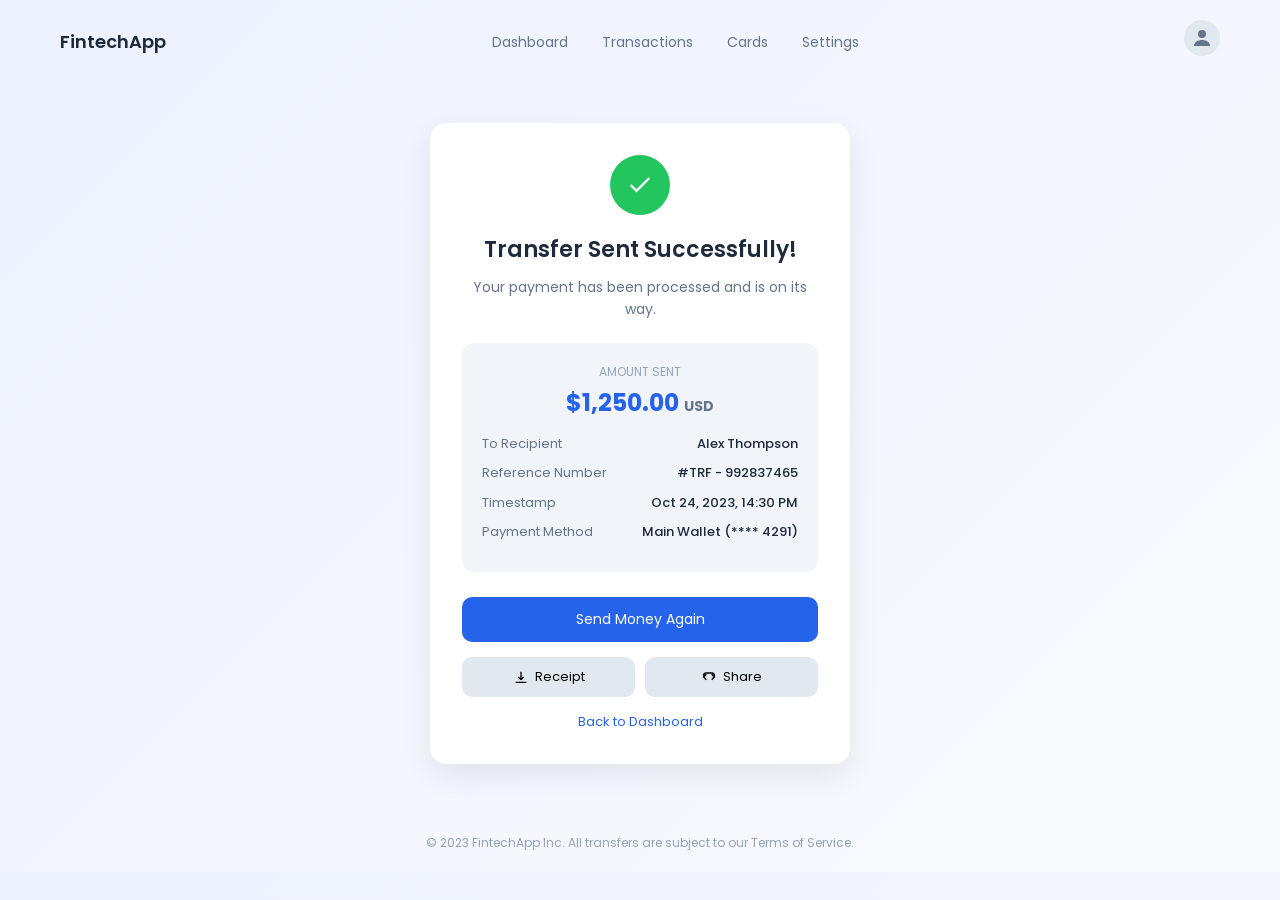
==== index.html @ 2aa011cf "Rename demo1.html to index.html" ====
<!DOCTYPE html>
<html lang="en">
<head>
  <meta charset="UTF-8" />
  <meta name="viewport" content="width=device-width, initial-scale=1.0"/>
  <title>Fintech UI</title>

  <link href="https://fonts.googleapis.com/css2?family=Poppins:wght@300;400;500;600;700&display=swap" rel="stylesheet">

  <link rel="stylesheet" href="demo1.css">
</head>
<body>


  <header class="navbar">
    <div class="logo"> FintechApp</div>

    <nav class="nav-links">
      <a>Dashboard</a>
      <a>Transactions</a>
      <a>Cards</a>
      <a>Settings</a>
    </nav>

    <div class="profile">
  <svg viewBox="0 0 24 24">
    <circle cx="12" cy="8" r="4" fill="#64748b"/>
    <path d="M4 20c0-4 4-6 8-6s8 2 8 6" fill="#64748b"/>
  </svg>
</div>
  </header>


  <main class="container">
    <div class="card">

     
      <div class="success-icon">
        <svg viewBox="0 0 24 24">
          <path d="M20 6L9 17l-5-5" stroke="white" stroke-width="2" fill="none"/>
        </svg>
      </div>

      <h1>Transfer Sent Successfully!</h1>
      <p class="subtitle">
        Your payment has been processed and is on its way.
      </p>

  
      <div class="amount-box">
        <p class="label">AMOUNT SENT</p>
        <h2>$1,250.00 <span>USD</span></h2>

        <div class="details">
          <div>
            <span>To Recipient</span>
            <strong>Alex Thompson</strong>
          </div>
          <div>
            <span>Reference Number</span>
            <strong>#TRF - 992837465</strong>
          </div>
          <div>
            <span>Timestamp</span>
            <strong>Oct 24, 2023, 14:30 PM</strong>
          </div>
          <div>
            <span>Payment Method</span>
            <strong>Main Wallet (**** 4291)</strong>
          </div>
        </div>
      </div>

   
      <button class="primary-btn">Send Money Again</button>

      <div class="secondary-buttons">
        <button>
          <svg viewBox="0 0 24 24">
            <path d="M12 16V4M12 16l-4-4M12 16l4-4M4 20h16" stroke="currentColor" stroke-width="2" fill="none"/>
          </svg>
          Receipt
        </button>

        <button>
          <svg viewBox="0 0 24 24">
            <path d="M4 12v-2a4 4 0 014-4h8a4 4 0 014 4v2M16 16l4-4-4-4M8 8l-4 4 4 4" stroke="currentColor" stroke-width="2" fill="none"/>
          </svg>
          Share
        </button>
      </div>

      <a href="#" class="back-link"> Back to Dashboard</a>

    </div>
  </main>

  <footer>
    © 2023 FintechApp Inc. All transfers are subject to our Terms of Service.
  </footer>

</body>
</html>
---- demo1.css ----
* {
  margin: 0;
  padding: 0;
  box-sizing: border-box;
  font-family: 'Poppins', sans-serif;
}

body {
  background: linear-gradient(135deg, #eef2ff, #f8fafc);
  color: #1e293b;
}

/* Navbar */
.navbar {
  display: flex;
  justify-content: space-between;
  align-items: center;
  padding: 20px 60px;
}

.logo {
  font-weight: 600;
  font-size: 18px;
}

.nav-links a {
  margin: 0 15px;
  text-decoration: none;
  color: #64748b;
  font-size: 14px;
  cursor: pointer;
  transition: 0.2s;
}

.nav-links a:hover {
  color: #2563eb;
}

.profile svg {
  width: 36px;
  height: 36px;
  border-radius: 50%;
  background: #e2e8f0;
  padding: 6px;
}

/* Container */
.container {
  display: flex;
  justify-content: center;
  align-items: center;
  padding: 40px 20px;
}

/* Card */
.card {
  background: #ffffff;
  width: 420px;
  border-radius: 16px;
  padding: 32px;
  text-align: center;
  box-shadow: 0 12px 30px rgba(0,0,0,0.08);
}

/* Success Icon */
.success-icon {
  width: 60px;
  height: 60px;
  background: #22c55e;
  border-radius: 50%;
  display: flex;
  align-items: center;
  justify-content: center;
  margin: 0 auto 20px;
}

.success-icon svg {
  width: 28px;
  height: 28px;
}

/* Typography */
h1 {
  font-size: 22px;
  font-weight: 600;
  margin-bottom: 10px;
  line-height: 1.4;
}

.subtitle {
  font-size: 14px;
  color: #64748b;
  margin-bottom: 22px;
  line-height: 1.6;
}

/* Amount Box */
.amount-box {
  background: #f1f5f9;
  padding: 20px;
  border-radius: 12px;
  margin-bottom: 25px;
}

.label {
  font-size: 12px;
  color: #94a3b8;
  margin-bottom: 6px;
}

.amount-box h2 {
  font-size: 24px;
  color: #2563eb;
  margin-bottom: 16px;
  line-height: 1.3;
}

.amount-box h2 span {
  font-size: 14px;
  color: #64748b;
}

/* Details */
.details {
  text-align: left;
}

.details div {
  display: flex;
  justify-content: space-between;
  margin: 10px 0;
  font-size: 13px;
  line-height: 1.5;
}

.details span {
  color: #64748b;
}

.details strong {
  color: #1e293b;
  font-weight: 500;
}

/* Buttons */
button {
  transition: all 0.25s ease;
}

.primary-btn {
  width: 100%;
  padding: 12px;
  background: #2563eb;
  color: white;
  border: none;
  border-radius: 10px;
  font-size: 14px;
  cursor: pointer;
  margin-bottom: 15px;
}

.primary-btn:hover {
  background: #1d4ed8;
  transform: translateY(-2px);
  box-shadow: 0 6px 15px rgba(37, 99, 235, 0.3);
}

.secondary-buttons {
  display: flex;
  gap: 10px;
}

.secondary-buttons button {
  flex: 1;
  padding: 10px;
  border: none;
  border-radius: 10px;
  background: #e2e8f0;
  cursor: pointer;
  font-size: 13px;
  display: flex;
  align-items: center;
  justify-content: center;
  gap: 6px;
}

.secondary-buttons button:hover {
  background: #cbd5f5;
  transform: translateY(-2px);
}

.secondary-buttons svg {
  width: 16px;
  height: 16px;
}

/* Back Link */
.back-link {
  display: block;
  margin-top: 15px;
  font-size: 13px;
  color: #2563eb;
  text-decoration: none;
}

.back-link:hover {
  text-decoration: underline;
}

/* Footer */
footer {
  text-align: center;
  font-size: 12px;
  color: #94a3b8;
  margin-top: 30px;
  padding-bottom: 20px;
}

/* Responsive */
@media (max-width: 500px) {
  .card {
    width: 100%;
    padding: 20px;
  }

  .navbar {
    padding: 15px 20px;
  }

  .nav-links {
    display: none;
  }
}
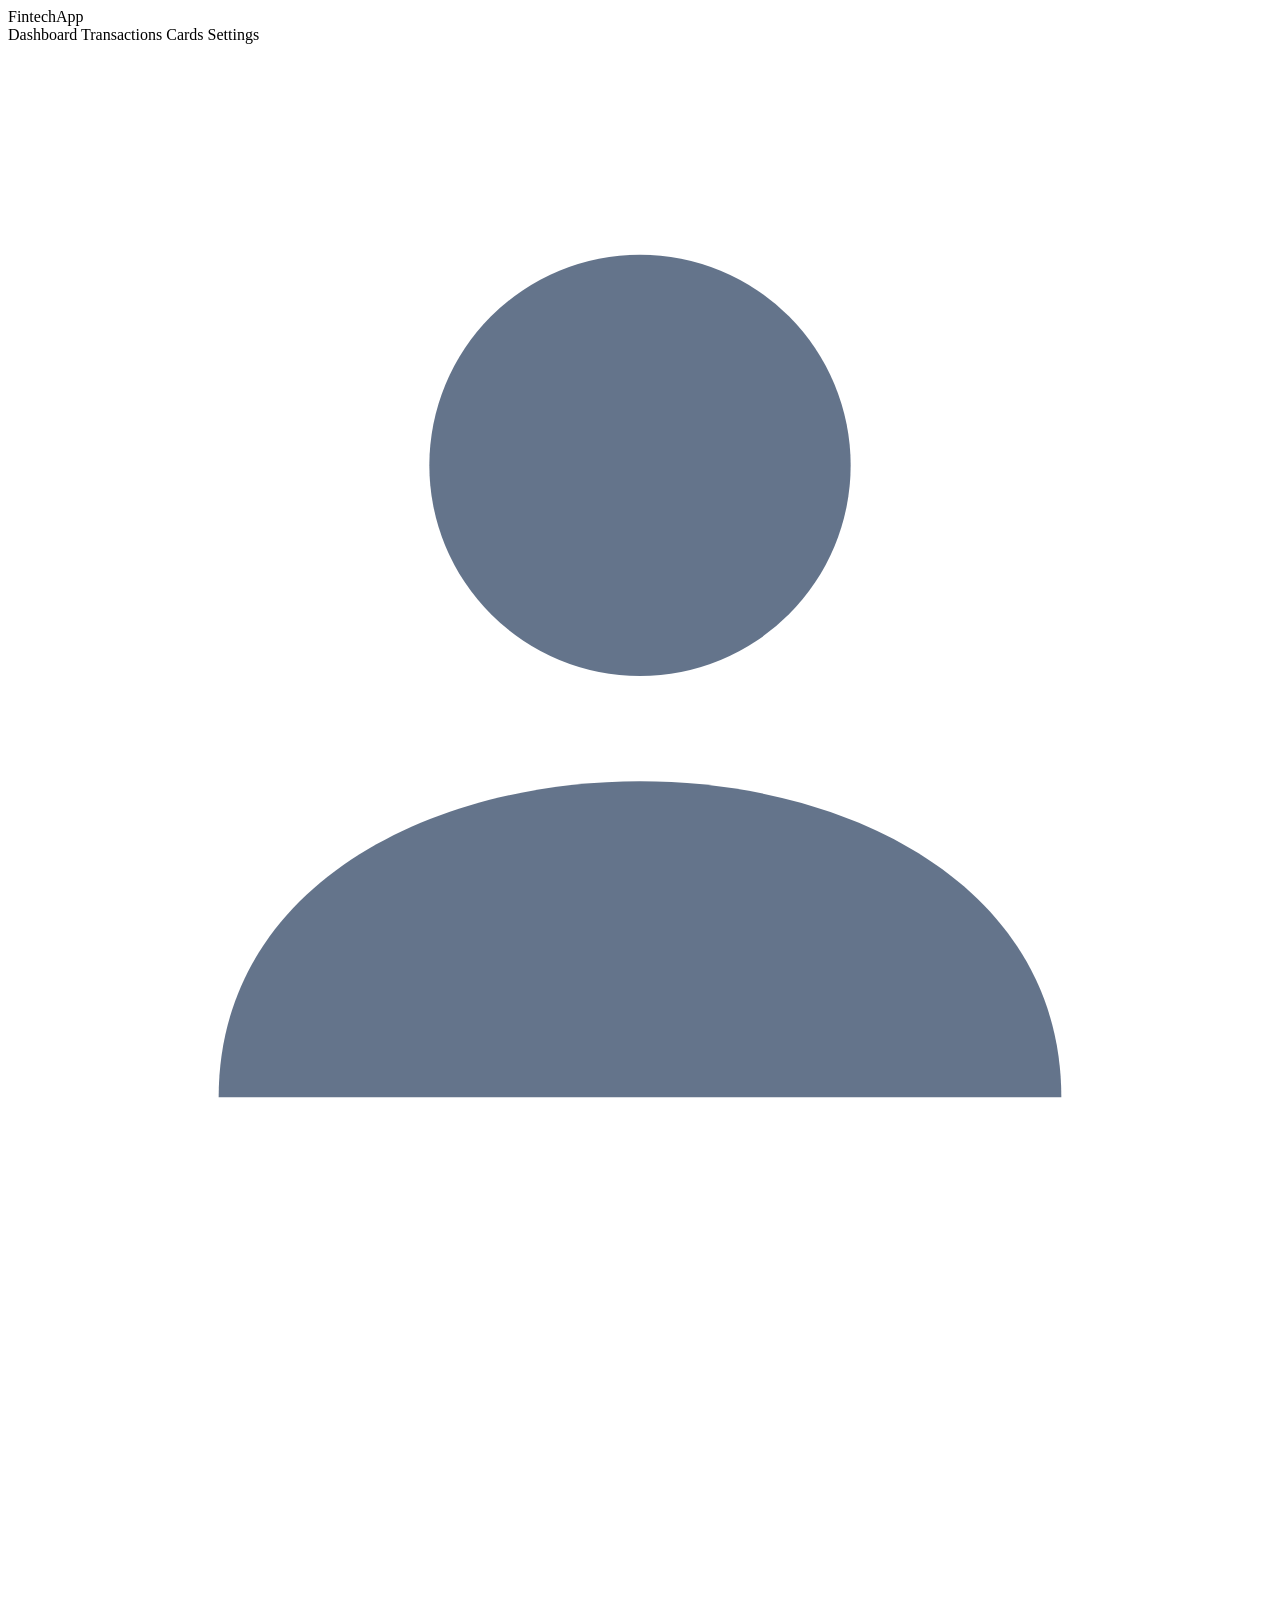
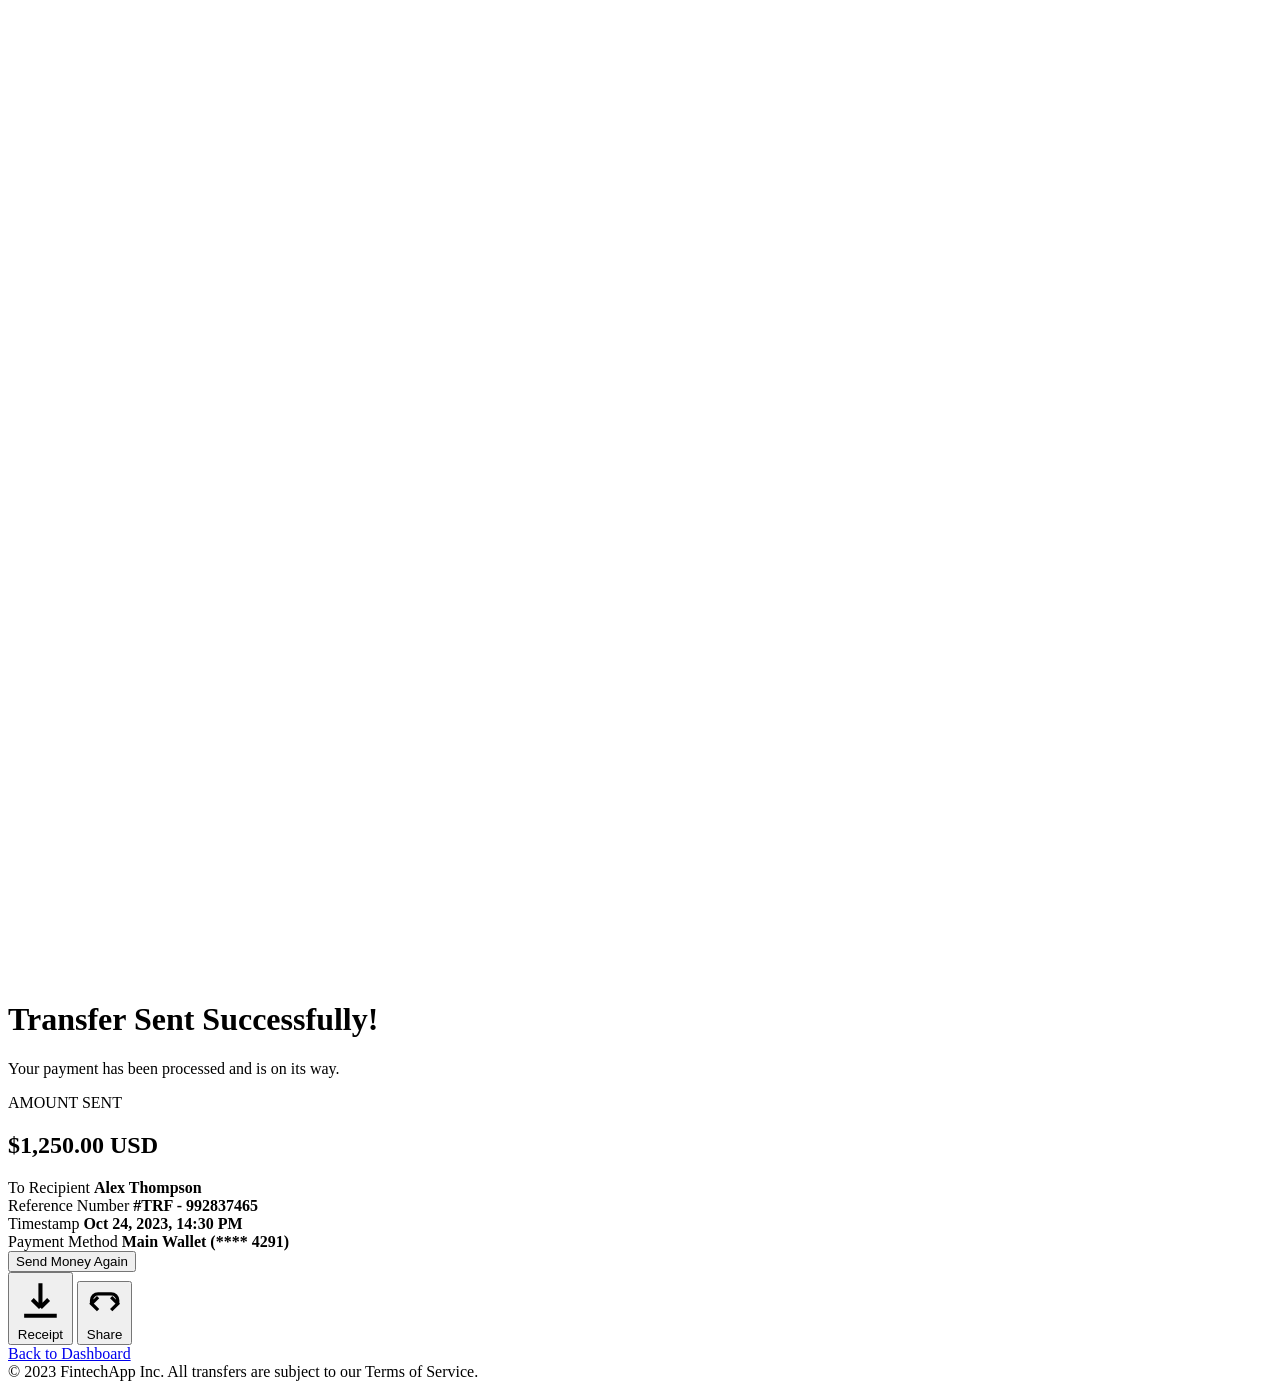
==== commit e86f3207: "Update index.html" ====
--- a/index.html
+++ b/index.html
@@ -7,7 +7,7 @@
 
   <link href="https://fonts.googleapis.com/css2?family=Poppins:wght@300;400;500;600;700&display=swap" rel="stylesheet">
 
-  <link rel="stylesheet" href="demo1.css">
+  <link rel="stylesheet" href="styles.css">
 </head>
 <body>
 
